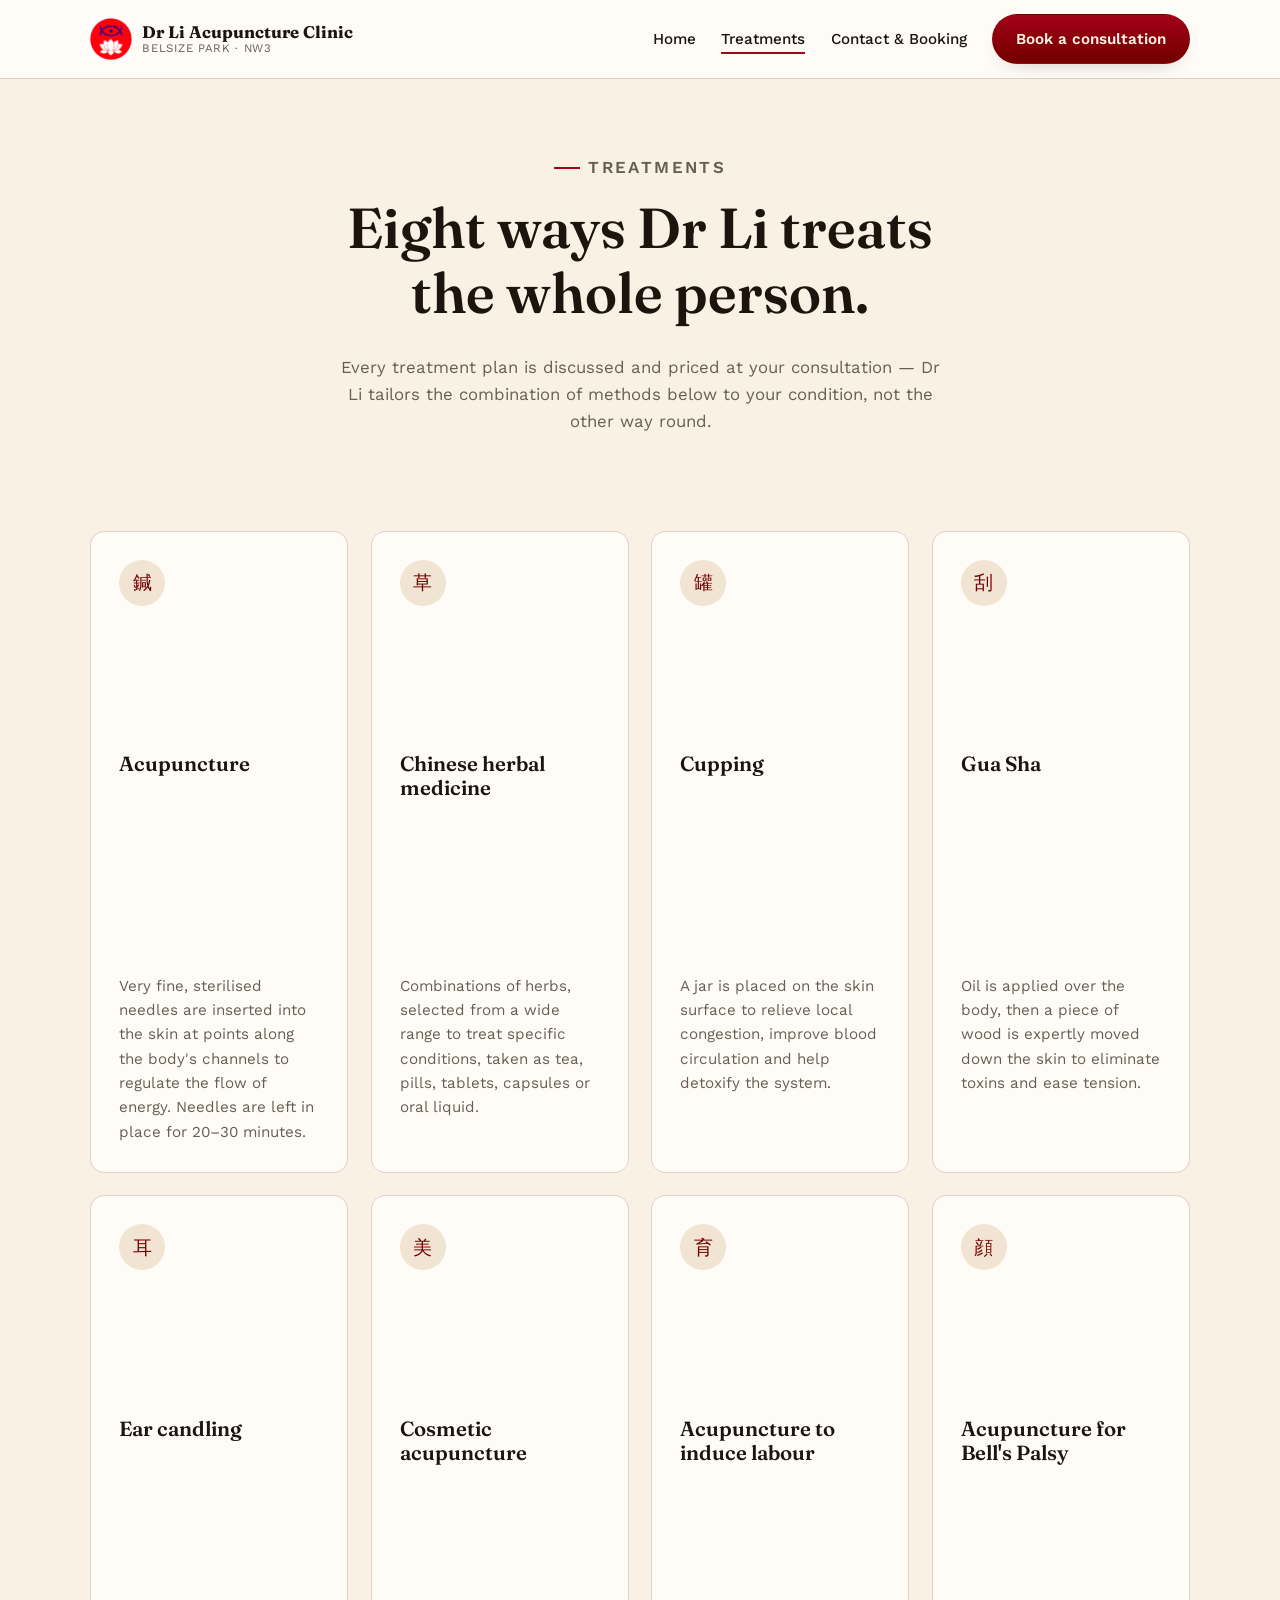
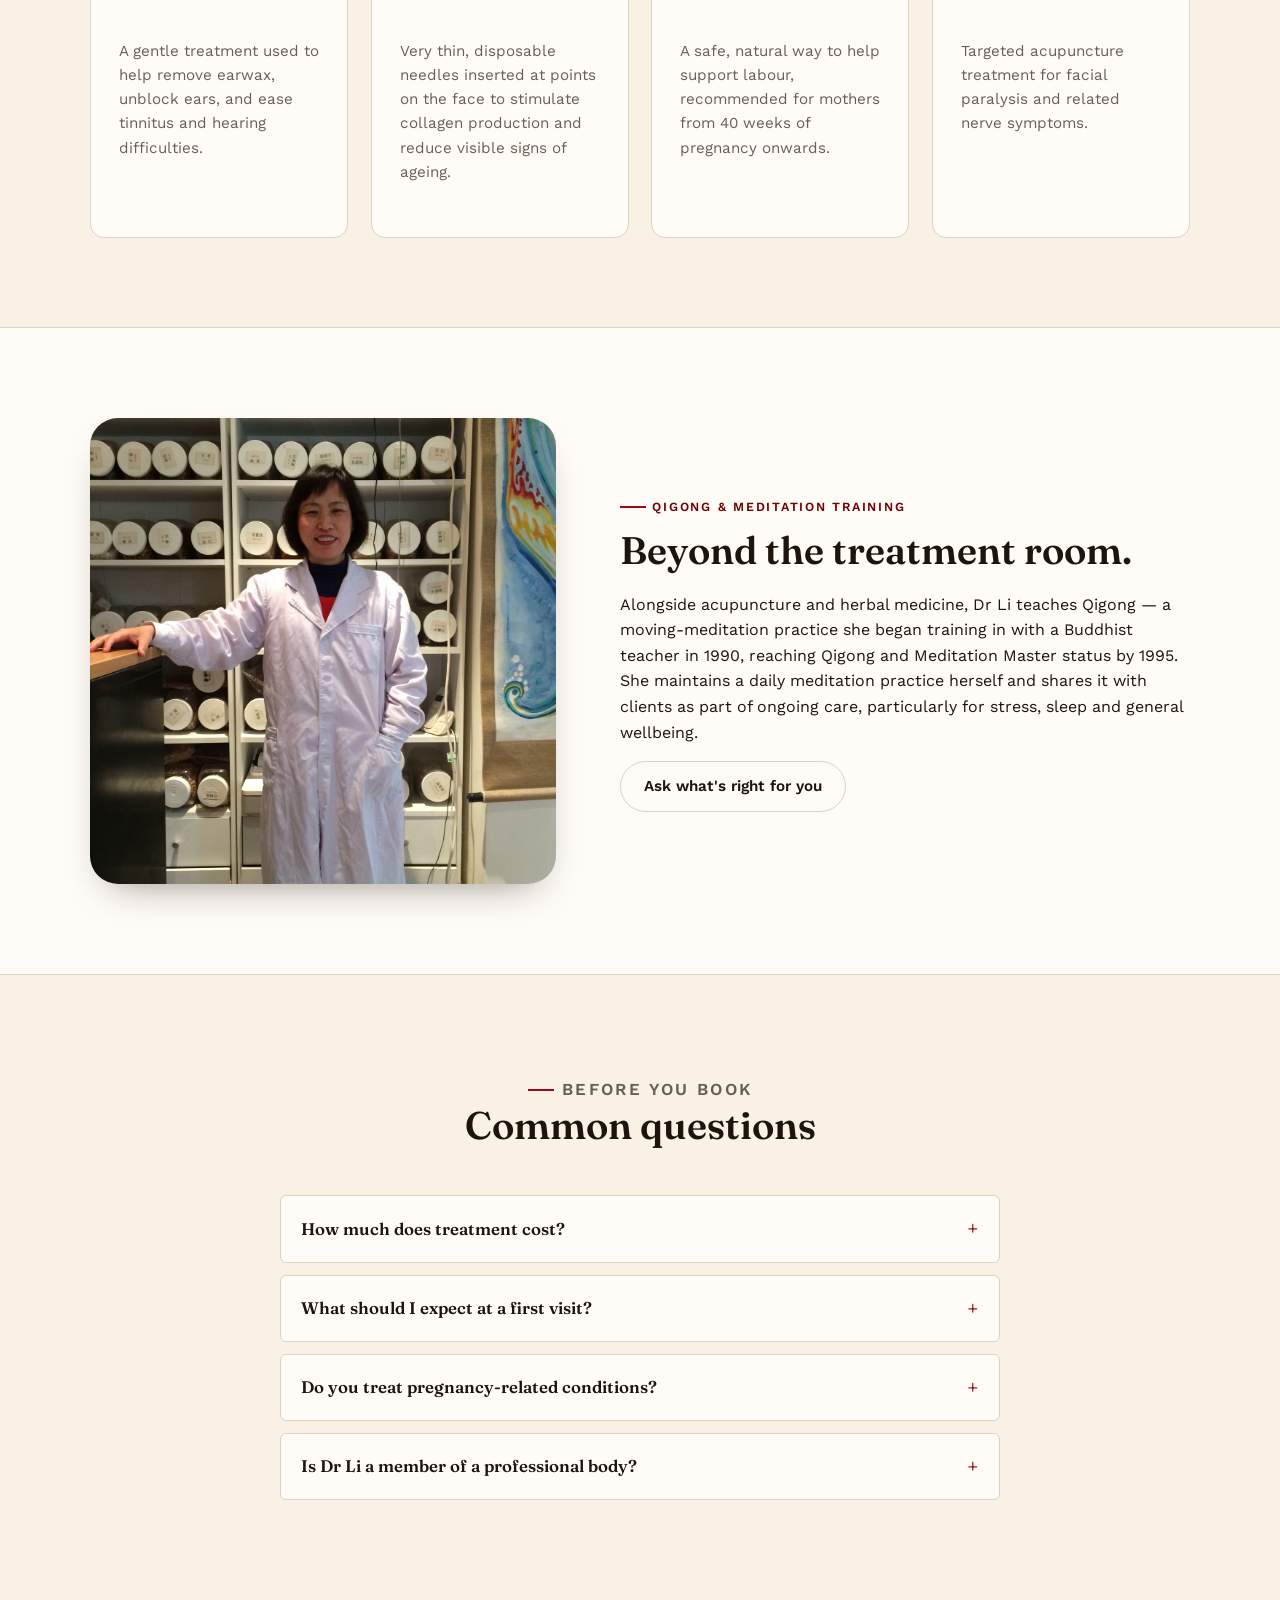
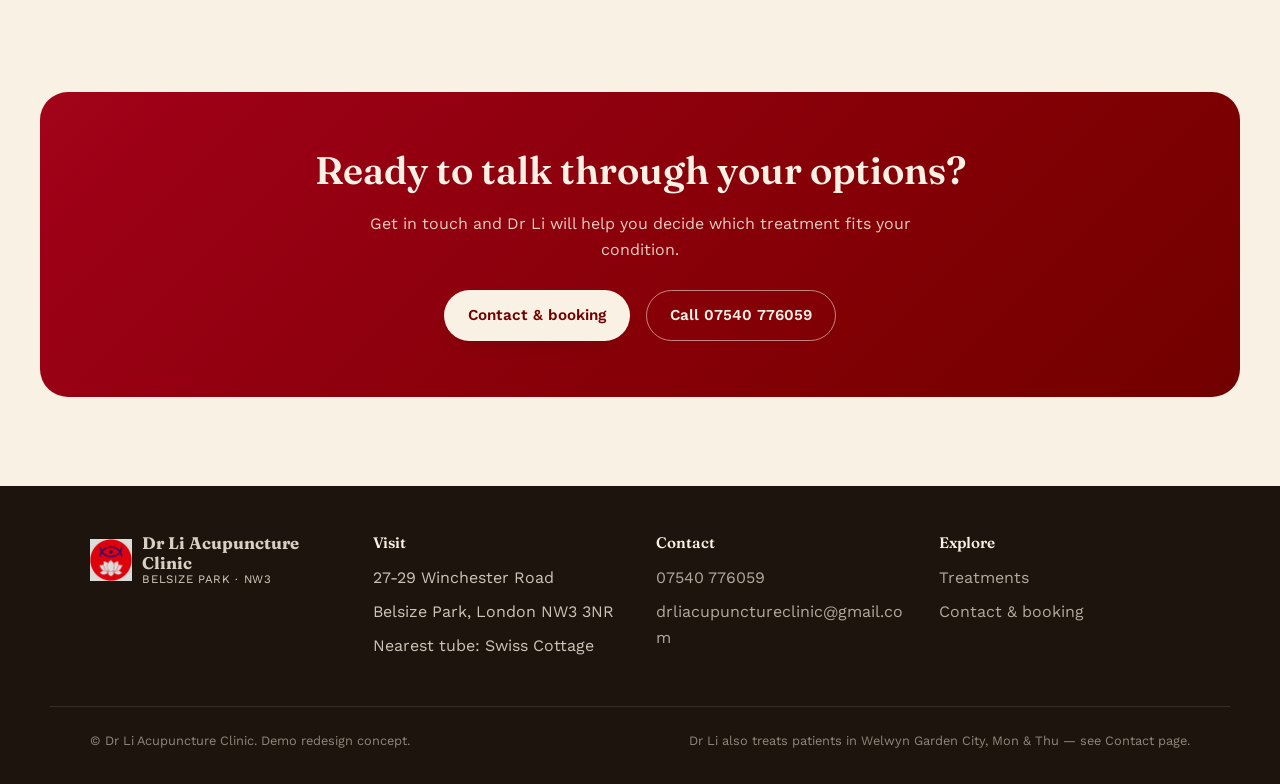
==== services.html @ 65463e96 "Initial build: Dr Li Acupuncture Clinic demo site Custom 3-page static demo (Home, Treatments, Conta" ====
<!doctype html>
<html lang="en">
<head>
<meta charset="UTF-8" />
<meta name="viewport" content="width=device-width, initial-scale=1" />
<title>Treatments — Dr Li Acupuncture Clinic, Belsize Park</title>
<meta name="description" content="Acupuncture, Chinese herbal medicine, cupping, Gua Sha, cosmetic acupuncture, acupuncture to induce labour and more at Dr Li Acupuncture Clinic, Belsize Park NW3." />
<link rel="icon" type="image/png" href="images/clinic-logo.png" />
<link rel="preconnect" href="https://fonts.googleapis.com" />
<link rel="preconnect" href="https://fonts.gstatic.com" crossorigin />
<link href="https://fonts.googleapis.com/css2?family=Fraunces:opsz,wght@9..144,500;9..144,600;9..144,700&family=Work+Sans:wght@400;500;600&display=swap" rel="stylesheet" />
<link rel="stylesheet" href="css/styles.css" />
</head>
<body>

<header class="site-header">
  <div class="wrap">
    <a class="brand" href="index.html">
      <img src="images/clinic-logo.png" alt="Dr Li Acupuncture Clinic logo — a fish and lotus emblem" width="42" height="42" />
      <span class="brand-text">
        <strong>Dr Li Acupuncture Clinic</strong>
        <span>Belsize Park &middot; NW3</span>
      </span>
    </a>
    <button class="nav-toggle" aria-expanded="false" aria-label="Toggle navigation menu">
      <span class="bar"></span>
    </button>
    <nav class="main-nav">
      <ul>
        <li><a href="index.html">Home</a></li>
        <li><a href="services.html" aria-current="page">Treatments</a></li>
        <li><a href="contact.html">Contact &amp; Booking</a></li>
      </ul>
      <span class="btn-wrap">
        <a class="btn btn-primary" href="contact.html">Book a consultation</a>
      </span>
    </nav>
  </div>
</header>

<main>

  <section class="page-hero">
    <div class="wrap">
      <div class="section-head center" data-reveal>
        <p class="eyebrow">Treatments</p>
        <h1>Eight ways Dr Li treats the whole person.</h1>
        <p>Every treatment plan is discussed and priced at your consultation — Dr Li tailors the combination of methods below to your condition, not the other way round.</p>
      </div>
    </div>
  </section>

  <section style="padding-top:0;">
    <div class="wrap">
      <div class="card-grid" data-reveal>

        <div class="card">
          <div class="icon">鍼</div>
          <h3>Acupuncture</h3>
          <p>Very fine, sterilised needles are inserted into the skin at points along the body's channels to regulate the flow of energy. Needles are left in place for 20&ndash;30 minutes.</p>
        </div>

        <div class="card">
          <div class="icon">草</div>
          <h3>Chinese herbal medicine</h3>
          <p>Combinations of herbs, selected from a wide range to treat specific conditions, taken as tea, pills, tablets, capsules or oral liquid.</p>
        </div>

        <div class="card">
          <div class="icon">罐</div>
          <h3>Cupping</h3>
          <p>A jar is placed on the skin surface to relieve local congestion, improve blood circulation and help detoxify the system.</p>
        </div>

        <div class="card">
          <div class="icon">刮</div>
          <h3>Gua Sha</h3>
          <p>Oil is applied over the body, then a piece of wood is expertly moved down the skin to eliminate toxins and ease tension.</p>
        </div>

        <div class="card">
          <div class="icon">耳</div>
          <h3>Ear candling</h3>
          <p>A gentle treatment used to help remove earwax, unblock ears, and ease tinnitus and hearing difficulties.</p>
        </div>

        <div class="card">
          <div class="icon">美</div>
          <h3>Cosmetic acupuncture</h3>
          <p>Very thin, disposable needles inserted at points on the face to stimulate collagen production and reduce visible signs of ageing.</p>
        </div>

        <div class="card">
          <div class="icon">育</div>
          <h3>Acupuncture to induce labour</h3>
          <p>A safe, natural way to help support labour, recommended for mothers from 40 weeks of pregnancy onwards.</p>
        </div>

        <div class="card">
          <div class="icon">顔</div>
          <h3>Acupuncture for Bell's Palsy</h3>
          <p>Targeted acupuncture treatment for facial paralysis and related nerve symptoms.</p>
        </div>

      </div>
    </div>
  </section>

  <section class="bio">
    <div class="wrap">
      <div data-reveal>
        <div class="frame" style="aspect-ratio:1;border-radius:var(--radius-lg);overflow:hidden;box-shadow:var(--shadow-card);">
          <img src="images/dr-li-portrait-clinic-counter.jpg" alt="Dr Li at the clinic counter in front of the herbal medicine cabinet at Winchester Road" width="1280" height="1280" style="width:100%;height:100%;object-fit:cover;" />
        </div>
      </div>
      <div data-reveal>
        <p class="eyebrow">Qigong &amp; meditation training</p>
        <h2>Beyond the treatment room.</h2>
        <p>Alongside acupuncture and herbal medicine, Dr Li teaches Qigong &mdash; a moving-meditation practice she began training in with a Buddhist teacher in 1990, reaching Qigong and Meditation Master status by 1995. She maintains a daily meditation practice herself and shares it with clients as part of ongoing care, particularly for stress, sleep and general wellbeing.</p>
        <span class="btn-wrap"><a class="btn btn-ghost" href="contact.html">Ask what's right for you</a></span>
      </div>
    </div>
  </section>

  <section class="faq">
    <div class="wrap" style="max-width:800px;">
      <div class="section-head center" data-reveal>
        <p class="eyebrow">Before you book</p>
        <h2>Common questions</h2>
      </div>
      <div data-reveal>
        <details>
          <summary>How much does treatment cost?</summary>
          <p>Pricing depends on the treatment and your individual plan, and is discussed with Dr Li at your consultation before any treatment begins.</p>
        </details>
        <details>
          <summary>What should I expect at a first visit?</summary>
          <p>Dr Li will talk through your condition and history, then recommend a treatment or combination of treatments &mdash; acupuncture, herbal medicine, cupping or Gua Sha &mdash; suited to you.</p>
        </details>
        <details>
          <summary>Do you treat pregnancy-related conditions?</summary>
          <p>Yes &mdash; acupuncture to help induce labour is offered from 40 weeks of pregnancy onwards. Speak to Dr Li directly about timing and suitability.</p>
        </details>
        <details>
          <summary>Is Dr Li a member of a professional body?</summary>
          <p>Yes &mdash; Dr Li has been a member of the Association of Traditional Chinese Medicine and Acupuncture, UK (ATCM) since 2005.</p>
        </details>
      </div>
    </div>
  </section>

  <section>
    <div class="cta-band" data-reveal>
      <h2>Ready to talk through your options?</h2>
      <p>Get in touch and Dr Li will help you decide which treatment fits your condition.</p>
      <div class="hero-actions">
        <span class="btn-wrap"><a class="btn btn-primary" href="contact.html">Contact &amp; booking</a></span>
        <span class="btn-wrap"><a class="btn btn-ghost" href="tel:+447540776059">Call 07540 776059</a></span>
      </div>
    </div>
  </section>

</main>

<footer class="site-footer">
  <div class="wrap">
    <div class="footer-col">
      <a class="brand" href="index.html">
        <img src="images/clinic-logo.png" alt="" width="36" height="36" />
        <span class="brand-text">
          <strong>Dr Li Acupuncture Clinic</strong>
          <span>Belsize Park &middot; NW3</span>
        </span>
      </a>
    </div>
    <div class="footer-col">
      <h4>Visit</h4>
      <ul>
        <li>27-29 Winchester Road</li>
        <li>Belsize Park, London NW3 3NR</li>
        <li>Nearest tube: Swiss Cottage</li>
      </ul>
    </div>
    <div class="footer-col">
      <h4>Contact</h4>
      <ul>
        <li><a href="tel:+447540776059">07540 776059</a></li>
        <li><a href="mailto:drliacupunctureclinic@gmail.com">drliacupunctureclinic@gmail.com</a></li>
      </ul>
    </div>
    <div class="footer-col">
      <h4>Explore</h4>
      <ul>
        <li><a href="services.html">Treatments</a></li>
        <li><a href="contact.html">Contact &amp; booking</a></li>
      </ul>
    </div>
  </div>
  <div class="footer-bottom">
    <span>&copy; Dr Li Acupuncture Clinic. Demo redesign concept.</span>
    <span>Dr Li also treats patients in Welwyn Garden City, Mon &amp; Thu — see Contact page.</span>
  </div>
</footer>

<script src="js/main.js"></script>
</body>
</html>
---- css/styles.css ----
/* ==========================================================================
   Dr Li Acupuncture Clinic — shared stylesheet
   Cinnabar-red / ink / parchment apothecary palette. Plain CSS, no build step.
   ========================================================================== */

@view-transition {
  navigation: auto;
}

:root {
  /* Brand core (from the clinic's own logo red) */
  --cinnabar: oklch(45% 0.18 25);
  --cinnabar-deep: oklch(33% 0.16 25);
  --cinnabar-soft: oklch(60% 0.15 25);
  --ink: oklch(20% 0.02 55);
  --parchment: oklch(96% 0.02 80);
  --parchment-deep: oklch(92% 0.03 75);
  --jade: oklch(48% 0.08 165);
  --jade-soft: oklch(88% 0.04 165);
  --gold: oklch(74% 0.12 80);

  --surface: var(--parchment);
  --surface-raised: oklch(99% 0.008 80);
  --text: var(--ink);
  --text-muted: color-mix(in oklch, var(--ink) 62%, var(--parchment));
  --border: color-mix(in oklch, var(--ink) 12%, var(--parchment));

  --font-display: "Fraunces", "Iowan Old Style", "Georgia", serif;
  --font-body: "Work Sans", "Segoe UI", system-ui, -apple-system, sans-serif;

  --radius-sm: 6px;
  --radius-md: 14px;
  --radius-lg: 28px;

  --shadow-card: 0 18px 40px -22px color-mix(in oklch, var(--ink) 55%, transparent);
  --shadow-soft: 0 8px 24px -16px color-mix(in oklch, var(--ink) 45%, transparent);

  --max-width: 1180px;
  color-scheme: light;
}

* {
  box-sizing: border-box;
}

html {
  scroll-behavior: smooth;
}

@media (prefers-reduced-motion: reduce) {
  html {
    scroll-behavior: auto;
  }
  * {
    animation-duration: 0.001ms !important;
    animation-iteration-count: 1 !important;
    transition-duration: 0.001ms !important;
    scroll-behavior: auto !important;
  }
}

body {
  margin: 0;
  background: var(--surface);
  color: var(--text);
  font-family: var(--font-body);
  font-size: 1rem;
  line-height: 1.6;
  -webkit-font-smoothing: antialiased;
}

img {
  max-width: 100%;
  display: block;
}

a {
  color: inherit;
}

h1, h2, h3, h4 {
  font-family: var(--font-display);
  font-weight: 600;
  line-height: 1.15;
  margin: 0 0 0.5em;
  color: var(--ink);
}

h1 { font-size: clamp(2.3rem, 4.4vw, 3.6rem); }
h2 { font-size: clamp(1.75rem, 3vw, 2.5rem); }
h3 { font-size: clamp(1.25rem, 1.6vw, 1.5rem); }

p { margin: 0 0 1em; }

.eyebrow {
  display: inline-flex;
  align-items: center;
  gap: 0.5em;
  font-family: var(--font-body);
  font-weight: 600;
  font-size: 0.78rem;
  letter-spacing: 0.14em;
  text-transform: uppercase;
  color: var(--cinnabar-deep);
  margin-bottom: 0.9em;
}

.eyebrow::before {
  content: "";
  width: 26px;
  height: 2px;
  background: var(--cinnabar);
  display: inline-block;
}

.wrap {
  max-width: var(--max-width);
  margin-inline: auto;
  padding-inline: clamp(1.25rem, 4vw, 2.5rem);
}

section {
  padding-block: clamp(3.5rem, 7vw, 6rem);
}

/* Thin custom scrollbars on internally-scrolling elements */
.hscroll {
  scrollbar-width: thin;
  scrollbar-color: var(--cinnabar-soft) transparent;
}
.hscroll::-webkit-scrollbar {
  height: 8px;
}
.hscroll::-webkit-scrollbar-thumb {
  background: var(--cinnabar-soft);
  border-radius: 999px;
}

/* --------------------------------------------------------------------- */
/* Header / nav                                                          */
/* --------------------------------------------------------------------- */

.site-header {
  position: sticky;
  top: 0;
  z-index: 50;
  /* Solid background, not backdrop-filter: backdrop-filter/filter on this
     element would create a containing block for the fixed-position mobile
     .main-nav below it, trapping the "open" menu's height inside the
     header's own ~68px box instead of the viewport. */
  background: var(--surface-raised);
  border-bottom: 1px solid var(--border);
}

.site-header .wrap {
  display: flex;
  align-items: center;
  justify-content: space-between;
  gap: 1rem;
  padding-block: 0.85rem;
}

.brand {
  display: flex;
  align-items: center;
  gap: 0.65rem;
  text-decoration: none;
  min-width: 0;
}

.brand img {
  width: 42px;
  height: 42px;
  object-fit: contain;
  flex-shrink: 0;
}

.brand-text {
  display: flex;
  flex-direction: column;
  line-height: 1.15;
  min-width: 0;
}

.brand-text strong {
  font-family: var(--font-display);
  font-size: 1.05rem;
  color: var(--ink);
  overflow-wrap: anywhere;
}

.brand-text span {
  font-size: 0.72rem;
  letter-spacing: 0.06em;
  text-transform: uppercase;
  color: var(--text-muted);
}

.nav-toggle {
  display: none;
  background: none;
  border: 1px solid var(--border);
  border-radius: var(--radius-sm);
  width: 44px;
  height: 40px;
  padding: 0;
  cursor: pointer;
  flex-shrink: 0;
  align-items: center;
  justify-content: center;
}

.nav-toggle .bar,
.nav-toggle .bar::before,
.nav-toggle .bar::after {
  content: "";
  display: block;
  width: 20px;
  height: 2px;
  background: var(--ink);
  position: relative;
  transition: transform 0.2s ease, opacity 0.2s ease;
}

.nav-toggle .bar::before { position: absolute; top: -6px; }
.nav-toggle .bar::after { position: absolute; top: 6px; }

.nav-toggle[aria-expanded="true"] .bar {
  background: transparent;
}
.nav-toggle[aria-expanded="true"] .bar::before {
  transform: translateY(6px) rotate(45deg);
}
.nav-toggle[aria-expanded="true"] .bar::after {
  transform: translateY(-6px) rotate(-45deg);
}

.main-nav {
  display: flex;
  align-items: center;
  gap: clamp(1rem, 2vw, 2rem);
}

.main-nav ul {
  list-style: none;
  display: flex;
  gap: clamp(0.9rem, 2vw, 1.75rem);
  margin: 0;
  padding: 0;
}

.main-nav a:not(.btn) {
  text-decoration: none;
  font-weight: 500;
  font-size: 0.95rem;
  color: var(--text);
  position: relative;
  padding-block: 0.25rem;
}

.main-nav a:not(.btn)::after {
  content: "";
  position: absolute;
  left: 0;
  right: 100%;
  bottom: -2px;
  height: 2px;
  background: var(--cinnabar);
  transition: right 0.25s ease;
}

.main-nav a:not(.btn):hover::after,
.main-nav a[aria-current="page"]::after {
  right: 0;
}

/* --------------------------------------------------------------------- */
/* Buttons                                                               */
/* --------------------------------------------------------------------- */

.btn {
  display: inline-flex;
  align-items: center;
  justify-content: center;
  gap: 0.5em;
  font-family: var(--font-body);
  font-weight: 600;
  font-size: 0.95rem;
  text-decoration: none;
  padding: 0.8em 1.5em;
  border-radius: 999px;
  border: 1px solid transparent;
  cursor: pointer;
  white-space: nowrap;
}

.btn-primary {
  background-color: var(--cinnabar-deep);
  background-image: linear-gradient(in oklch, var(--cinnabar), var(--cinnabar-deep));
  color: var(--parchment);
  box-shadow: var(--shadow-soft);
}

.btn-wrap { position: relative; display: inline-block; }
.btn-wrap:hover .btn-primary,
.btn-wrap:focus-within .btn-primary {
  transform: translateY(-2px);
  box-shadow: var(--shadow-card);
}
.btn-primary { transition: transform 0.2s ease, box-shadow 0.2s ease; }

.btn-ghost {
  background: transparent;
  border-color: var(--border);
  color: var(--ink);
}

.btn-wrap:hover .btn-ghost,
.btn-wrap:focus-within .btn-ghost {
  border-color: var(--cinnabar);
  color: var(--cinnabar-deep);
}
.btn-ghost { transition: border-color 0.2s ease, color 0.2s ease; }

/* --------------------------------------------------------------------- */
/* Hero                                                                  */
/* --------------------------------------------------------------------- */

.hero {
  padding-block: clamp(2.75rem, 6vw, 5rem);
  position: relative;
  overflow: clip;
}

.hero::before {
  content: "";
  position: absolute;
  inset: -20% -10% auto auto;
  width: 60vw;
  max-width: 720px;
  aspect-ratio: 1;
  background: radial-gradient(circle, color-mix(in oklch, var(--cinnabar) 14%, transparent), transparent 70%);
  pointer-events: none;
}

.hero .wrap {
  display: grid;
  grid-template-columns: minmax(0, 1.05fr) minmax(0, 0.85fr);
  gap: clamp(2rem, 5vw, 4rem);
  align-items: center;
}

.hero-copy p.lede {
  font-size: clamp(1.05rem, 1.4vw, 1.2rem);
  color: var(--text-muted);
  max-width: 46ch;
}

.hero-actions {
  display: flex;
  flex-wrap: wrap;
  gap: 1rem;
  margin-top: 1.75rem;
}

.hero-media {
  position: relative;
}

.hero-media .frame {
  aspect-ratio: 4 / 5;
  border-radius: var(--radius-lg);
  overflow: hidden;
  box-shadow: var(--shadow-card);
  border: 6px solid var(--surface-raised);
  outline: 1px solid var(--border);
}

.hero-media .frame img {
  width: 100%;
  height: 100%;
  object-fit: cover;
}

.hero-media .seal {
  position: absolute;
  bottom: -18px;
  left: -18px;
  width: 92px;
  height: 92px;
  border-radius: 50%;
  background: var(--cinnabar);
  color: var(--parchment);
  display: flex;
  align-items: center;
  justify-content: center;
  text-align: center;
  font-family: var(--font-display);
  font-size: 0.72rem;
  line-height: 1.25;
  font-weight: 600;
  letter-spacing: 0.02em;
  box-shadow: var(--shadow-soft);
  padding: 0.4rem;
}

/* Trust strip */
.trust-strip {
  padding-block: 1.5rem clamp(3rem, 6vw, 5rem);
}

.trust-strip ul {
  list-style: none;
  margin: 0;
  padding: 0;
  display: grid;
  grid-template-columns: repeat(auto-fit, minmax(200px, 1fr));
  gap: 1px;
  background: var(--border);
  border: 1px solid var(--border);
  border-radius: var(--radius-md);
  overflow: hidden;
}

.trust-strip li {
  background: var(--surface-raised);
  padding: 1.3rem 1.4rem;
  min-width: 0;
}

.trust-strip strong {
  display: block;
  font-family: var(--font-display);
  font-size: 1.05rem;
  color: var(--cinnabar-deep);
  margin-bottom: 0.2rem;
  overflow-wrap: anywhere;
}

.trust-strip span {
  font-size: 0.85rem;
  color: var(--text-muted);
}

/* --------------------------------------------------------------------- */
/* Generic section header                                                */
/* --------------------------------------------------------------------- */

.section-head {
  max-width: 60ch;
  margin-bottom: clamp(2rem, 4vw, 3rem);
}

.section-head.center {
  margin-inline: auto;
  text-align: center;
}

.section-head p {
  color: var(--text-muted);
  font-size: 1.05rem;
}

/* --------------------------------------------------------------------- */
/* Bio / about split                                                     */
/* --------------------------------------------------------------------- */

.bio {
  background: var(--surface-raised);
  border-top: 1px solid var(--border);
  border-bottom: 1px solid var(--border);
}

.bio .wrap {
  display: grid;
  grid-template-columns: minmax(0, 0.9fr) minmax(0, 1.1fr);
  gap: clamp(2rem, 5vw, 4rem);
  align-items: center;
}

.bio-timeline {
  list-style: none;
  margin: 1.5rem 0 0;
  padding: 0;
  border-left: 2px solid var(--jade-soft);
}

.bio-timeline li {
  position: relative;
  padding: 0 0 1.35rem 1.4rem;
  min-width: 0;
}

.bio-timeline li::before {
  content: "";
  position: absolute;
  left: -6px;
  top: 0.3rem;
  width: 10px;
  height: 10px;
  border-radius: 50%;
  background: var(--jade);
}

.bio-timeline time {
  display: block;
  font-weight: 600;
  font-size: 0.82rem;
  letter-spacing: 0.05em;
  text-transform: uppercase;
  color: var(--jade);
  margin-bottom: 0.15rem;
}

.bio-timeline p {
  margin: 0;
  color: var(--text-muted);
  overflow-wrap: anywhere;
}

/* --------------------------------------------------------------------- */
/* Cards / treatments grid                                               */
/* --------------------------------------------------------------------- */

.card-grid {
  display: grid;
  grid-template-columns: repeat(auto-fit, minmax(255px, 1fr));
  gap: 1.4rem;
  grid-auto-rows: 1fr;
}

.card {
  display: grid;
  grid-template-rows: subgrid;
  grid-row: span 3;
  background: var(--surface-raised);
  border: 1px solid var(--border);
  border-radius: var(--radius-md);
  padding: 1.75rem;
  min-width: 0;
}

.card .icon {
  width: 46px;
  height: 46px;
  border-radius: 50%;
  background: color-mix(in oklch, var(--cinnabar) 12%, var(--surface-raised));
  color: var(--cinnabar-deep);
  display: flex;
  align-items: center;
  justify-content: center;
  font-family: var(--font-display);
  font-size: 1.2rem;
  margin-bottom: 1rem;
}

.card h3 {
  overflow-wrap: anywhere;
}

.card p {
  color: var(--text-muted);
  margin-bottom: 0;
  font-size: 0.95rem;
}

.card-link-wrap { display: contents; }

/* --------------------------------------------------------------------- */
/* Testimonials                                                          */
/* --------------------------------------------------------------------- */

.testimonials {
  background: var(--ink);
  color: var(--parchment);
}

.testimonials .section-head h2,
.testimonials .section-head p {
  color: var(--parchment);
}

.testimonials .section-head p {
  opacity: 0.72;
}

.t-grid {
  display: grid;
  grid-template-columns: repeat(auto-fit, minmax(260px, 1fr));
  gap: 1.5rem;
}

.t-card {
  background: color-mix(in oklch, var(--parchment) 6%, var(--ink));
  border: 1px solid color-mix(in oklch, var(--parchment) 16%, transparent);
  border-radius: var(--radius-md);
  padding: 1.75rem;
  min-width: 0;
}

.t-card q {
  display: block;
  font-family: var(--font-display);
  font-size: 1.05rem;
  line-height: 1.5;
  quotes: none;
  overflow-wrap: anywhere;
}

.t-card footer {
  margin-top: 1.1rem;
  font-size: 0.85rem;
  opacity: 0.7;
  overflow-wrap: anywhere;
}

/* --------------------------------------------------------------------- */
/* Qigong section                                                        */
/* --------------------------------------------------------------------- */

.qigong .wrap {
  display: grid;
  grid-template-columns: minmax(0, 0.85fr) minmax(0, 1.15fr);
  gap: clamp(2rem, 5vw, 4rem);
  align-items: center;
}

.qigong .frame {
  aspect-ratio: 1;
  border-radius: var(--radius-lg);
  overflow: hidden;
  box-shadow: var(--shadow-card);
}

.qigong .frame img {
  width: 100%;
  height: 100%;
  object-fit: cover;
}

/* --------------------------------------------------------------------- */
/* CTA band                                                              */
/* --------------------------------------------------------------------- */

.cta-band {
  background-color: var(--cinnabar-deep);
  background-image: linear-gradient(in oklch 135deg, var(--cinnabar), var(--cinnabar-deep));
  color: var(--parchment);
  border-radius: var(--radius-lg);
  margin-inline: clamp(1.25rem, 4vw, 2.5rem);
  padding: clamp(2.5rem, 5vw, 3.5rem);
  text-align: center;
}

.cta-band h2 { color: var(--parchment); }
.cta-band p { color: color-mix(in oklch, var(--parchment) 85%, transparent); max-width: 55ch; margin-inline: auto; }

.cta-band .hero-actions { justify-content: center; }
.cta-band .btn-ghost { border-color: color-mix(in oklch, var(--parchment) 55%, transparent); color: var(--parchment); }
.cta-band .btn-primary {
  background: var(--parchment);
  color: var(--cinnabar-deep);
}

/* --------------------------------------------------------------------- */
/* Contact / booking blocks                                              */
/* --------------------------------------------------------------------- */

.contact-grid {
  display: grid;
  grid-template-columns: minmax(0, 1fr) minmax(0, 1fr);
  gap: clamp(2rem, 4vw, 3rem);
  align-items: start;
}

.info-block {
  background: var(--surface-raised);
  border: 1px solid var(--border);
  border-radius: var(--radius-md);
  padding: clamp(1.5rem, 3vw, 2.25rem);
  min-width: 0;
}

.info-block + .info-block {
  margin-top: 1.5rem;
}

.info-block h3 {
  display: flex;
  align-items: center;
  gap: 0.6rem;
}

.info-list {
  list-style: none;
  margin: 0;
  padding: 0;
}

.info-list li {
  display: flex;
  gap: 0.9rem;
  padding-block: 0.6rem;
  border-bottom: 1px dashed var(--border);
  min-width: 0;
}

.info-list li:last-child { border-bottom: none; }

.info-list .label {
  flex: 0 0 auto;
  font-weight: 600;
  color: var(--text-muted);
  font-size: 0.85rem;
  text-transform: uppercase;
  letter-spacing: 0.04em;
  width: 5.5rem;
}

.info-list .value {
  min-width: 0;
  overflow-wrap: anywhere;
}

.info-list a {
  text-decoration: underline;
  text-decoration-color: color-mix(in oklch, var(--cinnabar) 50%, transparent);
  text-underline-offset: 3px;
}

.secondary-clinic {
  border-left: 3px solid var(--jade);
}

form.booking {
  display: grid;
  gap: 1rem;
}

form.booking label {
  display: block;
  font-weight: 600;
  font-size: 0.85rem;
  margin-bottom: 0.35rem;
  color: var(--text-muted);
}

form.booking input,
form.booking select,
form.booking textarea {
  width: 100%;
  font: inherit;
  padding: 0.75rem 0.9rem;
  border-radius: var(--radius-sm);
  border: 1px solid var(--border);
  background: var(--surface);
  color: var(--text);
  box-sizing: border-box;
}

form.booking textarea {
  resize: vertical;
  min-height: 110px;
}

form.booking input:focus,
form.booking select:focus,
form.booking textarea:focus {
  outline: 2px solid var(--cinnabar-soft);
  outline-offset: 1px;
}

form.booking .hint {
  font-size: 0.82rem;
  color: var(--text-muted);
  margin-top: -0.4rem;
}

/* FAQ */
.faq details {
  background: var(--surface-raised);
  border: 1px solid var(--border);
  border-radius: var(--radius-sm);
  padding: 1rem 1.25rem;
  margin-bottom: 0.75rem;
}

.faq summary {
  cursor: pointer;
  font-weight: 600;
  font-family: var(--font-display);
  font-size: 1.05rem;
  list-style: none;
  display: flex;
  justify-content: space-between;
  align-items: center;
  gap: 1rem;
}

.faq summary::-webkit-details-marker { display: none; }

.faq summary::after {
  content: "+";
  font-size: 1.3rem;
  color: var(--cinnabar);
  flex-shrink: 0;
}

.faq details[open] summary::after {
  content: "\2212";
}

.faq p {
  color: var(--text-muted);
  margin: 0.75rem 0 0;
}

/* --------------------------------------------------------------------- */
/* Footer                                                                */
/* --------------------------------------------------------------------- */

.site-footer {
  background: var(--ink);
  color: color-mix(in oklch, var(--parchment) 80%, transparent);
  padding-block: 3rem 2rem;
}

.site-footer .wrap {
  display: grid;
  grid-template-columns: repeat(auto-fit, minmax(200px, 1fr));
  gap: 2rem;
}

.site-footer .brand-text strong,
.site-footer .brand-text span { color: var(--parchment); }

.footer-col h4 {
  color: var(--parchment);
  font-size: 0.95rem;
  margin-bottom: 0.85rem;
}

.footer-col ul {
  list-style: none;
  margin: 0;
  padding: 0;
}

.footer-col li {
  margin-bottom: 0.5rem;
  overflow-wrap: anywhere;
}

.footer-col a {
  text-decoration: none;
  opacity: 0.85;
}

.footer-col a:hover { opacity: 1; text-decoration: underline; }

.footer-bottom {
  max-width: var(--max-width);
  margin: 2.5rem auto 0;
  padding-inline: clamp(1.25rem, 4vw, 2.5rem);
  padding-top: 1.5rem;
  border-top: 1px solid color-mix(in oklch, var(--parchment) 18%, transparent);
  font-size: 0.8rem;
  opacity: 0.65;
  display: flex;
  flex-wrap: wrap;
  gap: 0.5rem 1.5rem;
  justify-content: space-between;
}

/* --------------------------------------------------------------------- */
/* Scroll reveal                                                         */
/* --------------------------------------------------------------------- */

[data-reveal] {
  opacity: 0;
  transform: translateY(18px);
  transition: opacity 0.6s ease, transform 0.6s ease;
}

[data-reveal].is-visible {
  opacity: 1;
  transform: none;
}

@media (prefers-reduced-motion: reduce) {
  [data-reveal] {
    opacity: 1;
    transform: none;
    transition: none;
  }
}

/* --------------------------------------------------------------------- */
/* Page hero (secondary pages)                                           */
/* --------------------------------------------------------------------- */

.page-hero {
  padding-block: clamp(3rem, 6vw, 4.5rem) clamp(2rem, 4vw, 3rem);
  text-align: center;
}

.page-hero .section-head { margin-inline: auto; }

/* --------------------------------------------------------------------- */
/* Responsive                                                            */
/* --------------------------------------------------------------------- */

@media (max-width: 860px) {
  .nav-toggle {
    display: inline-flex;
  }

  .main-nav {
    position: fixed;
    inset: 68px 0 0 0;
    background: var(--surface);
    flex-direction: column;
    align-items: stretch;
    padding: 1.5rem clamp(1.25rem, 4vw, 2.5rem);
    transform: translateY(-8px);
    opacity: 0;
    pointer-events: none;
    transition: opacity 0.2s ease, transform 0.2s ease;
    overflow-y: auto;
    border-top: 1px solid var(--border);
  }

  .main-nav.is-open {
    opacity: 1;
    transform: none;
    pointer-events: auto;
  }

  .main-nav ul {
    flex-direction: column;
    gap: 0;
  }

  .main-nav ul li {
    border-bottom: 1px solid var(--border);
  }

  .main-nav ul a:not(.btn) {
    display: block;
    padding-block: 1rem;
  }

  .main-nav .btn-wrap {
    margin-top: 1.25rem;
  }

  .hero .wrap,
  .bio .wrap,
  .qigong .wrap,
  .contact-grid {
    grid-template-columns: 1fr;
  }

  .hero-media { order: -1; }
  .hero-media .frame { max-width: 380px; margin-inline: auto; }
}

@media (max-width: 540px) {
  .trust-strip ul { grid-template-columns: 1fr 1fr; }
}
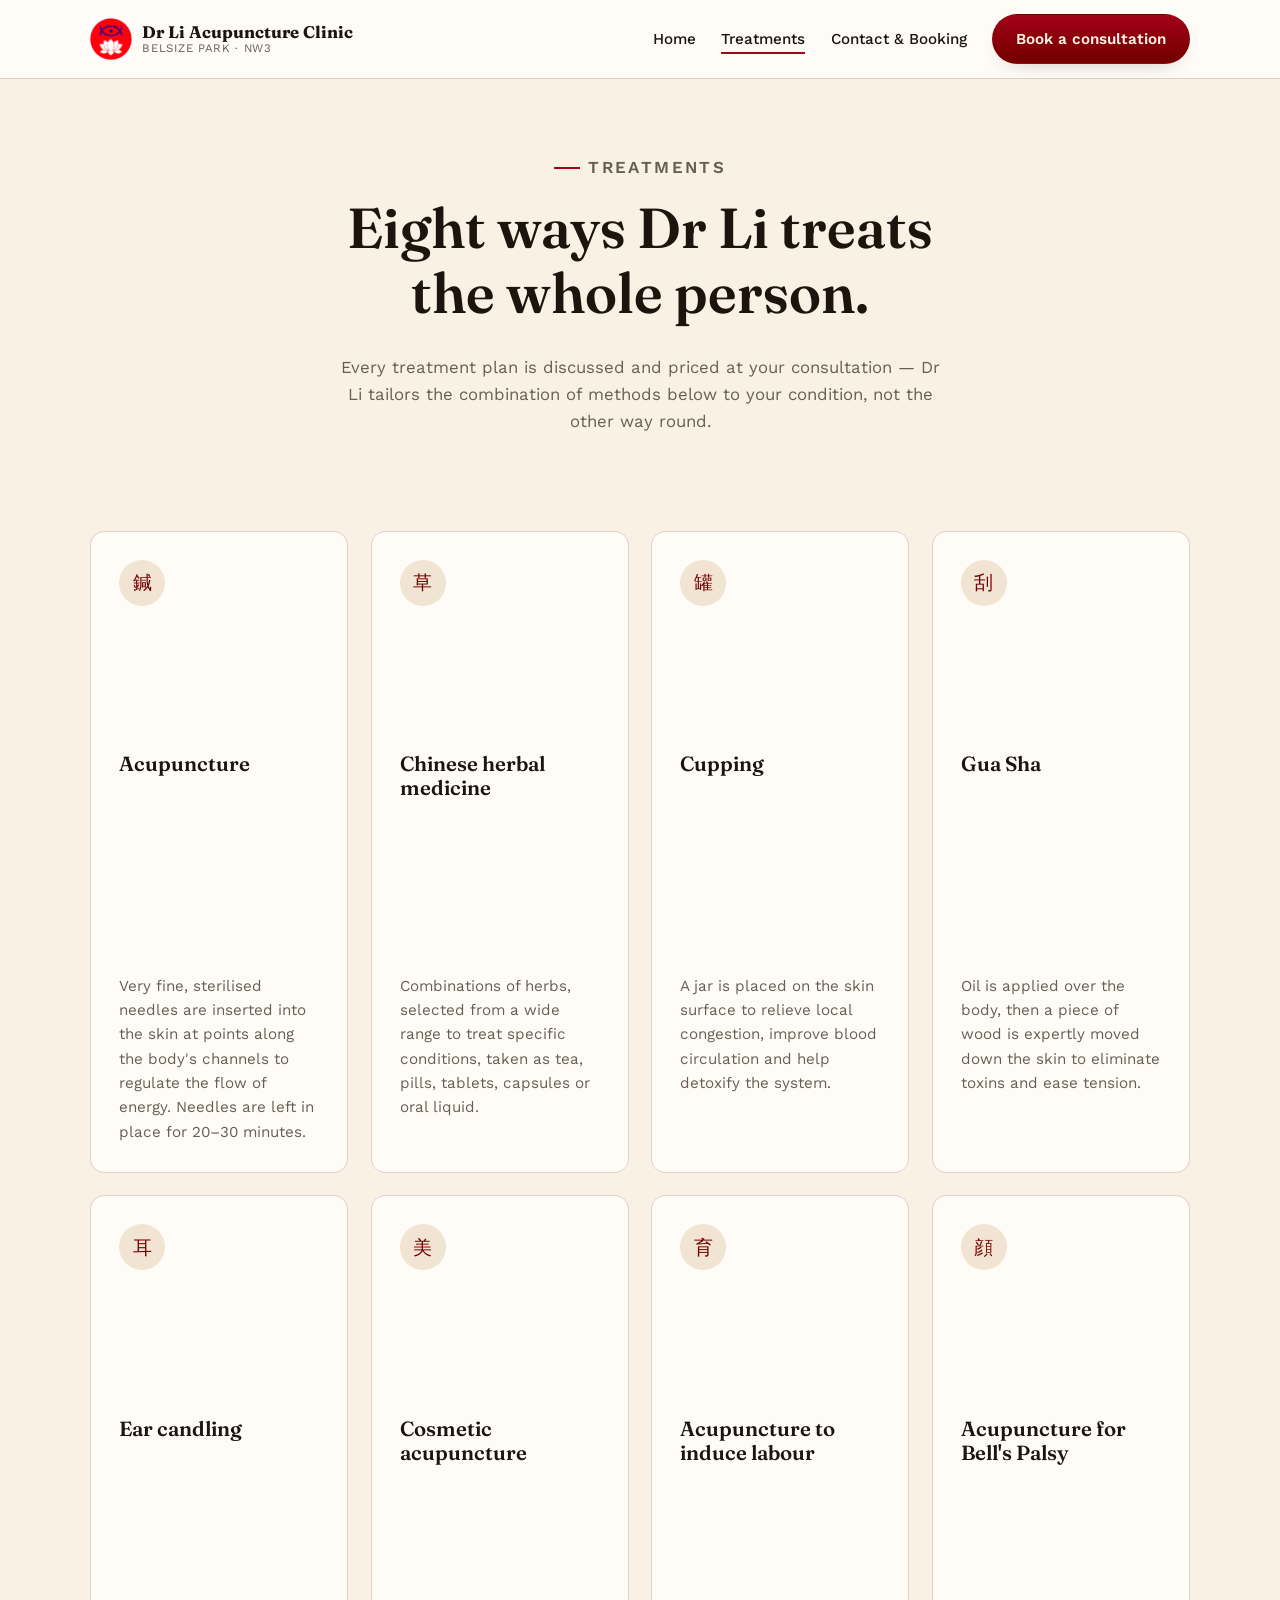
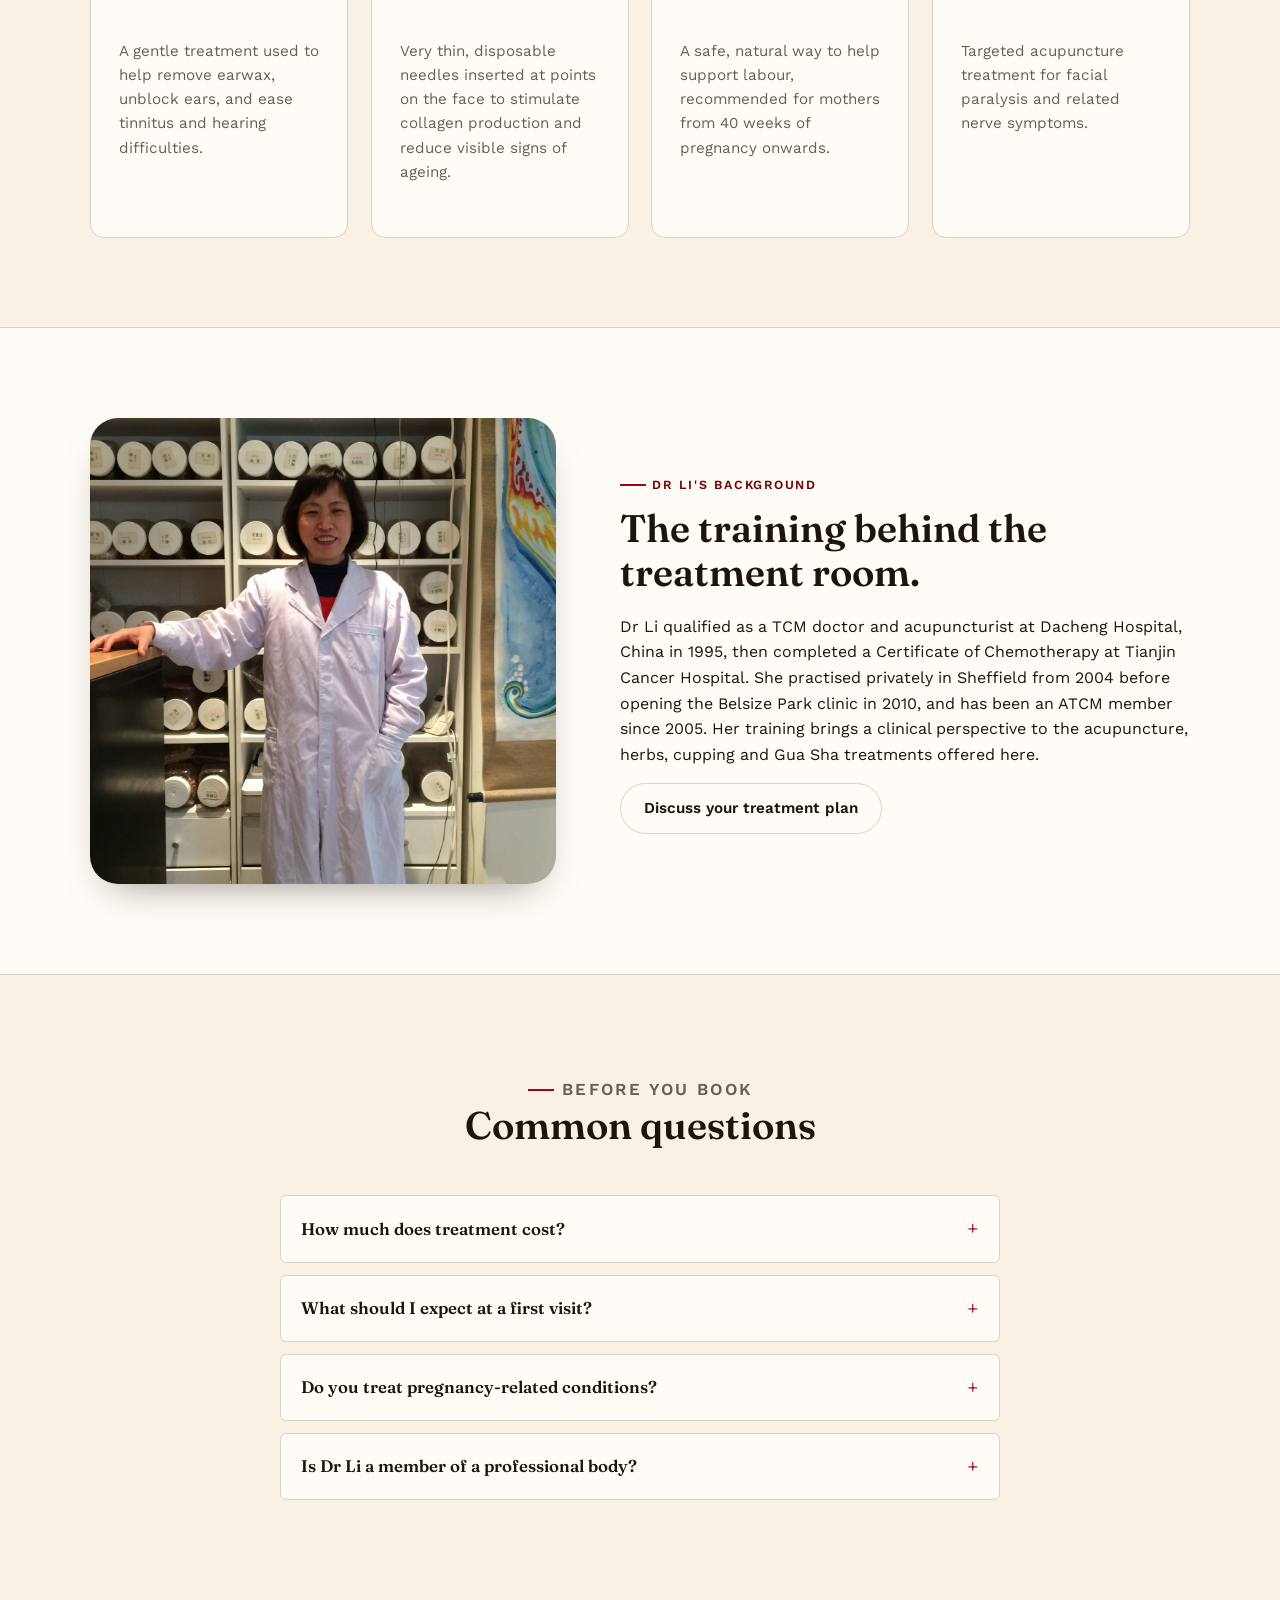
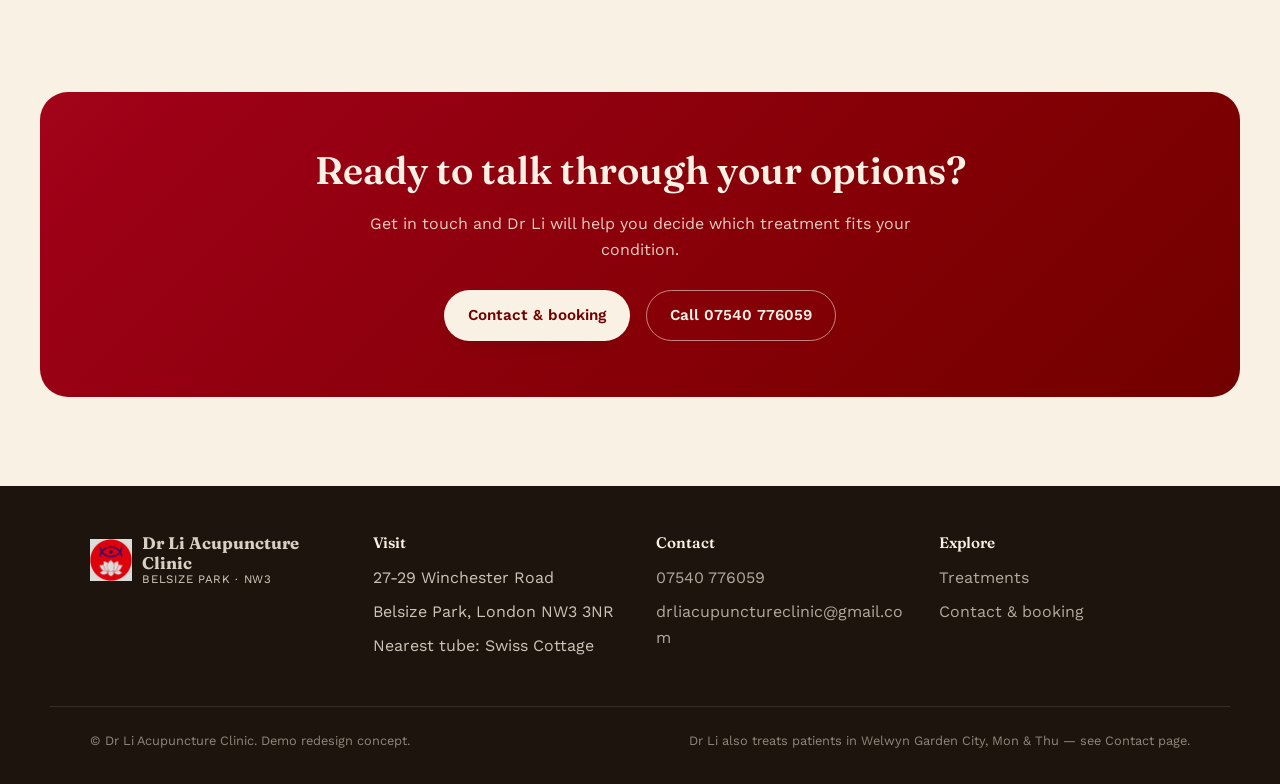
==== commit a67cbdba: "Fix services practitioner image copy match" ====
--- a/services.html
+++ b/services.html
@@ -114,10 +114,10 @@
         </div>
       </div>
       <div data-reveal>
-        <p class="eyebrow">Qigong &amp; meditation training</p>
-        <h2>Beyond the treatment room.</h2>
-        <p>Alongside acupuncture and herbal medicine, Dr Li teaches Qigong &mdash; a moving-meditation practice she began training in with a Buddhist teacher in 1990, reaching Qigong and Meditation Master status by 1995. She maintains a daily meditation practice herself and shares it with clients as part of ongoing care, particularly for stress, sleep and general wellbeing.</p>
-        <span class="btn-wrap"><a class="btn btn-ghost" href="contact.html">Ask what's right for you</a></span>
+        <p class="eyebrow">Dr Li's background</p>
+        <h2>The training behind the treatment room.</h2>
+        <p>Dr Li qualified as a TCM doctor and acupuncturist at Dacheng Hospital, China in 1995, then completed a Certificate of Chemotherapy at Tianjin Cancer Hospital. She practised privately in Sheffield from 2004 before opening the Belsize Park clinic in 2010, and has been an ATCM member since 2005. Her training brings a clinical perspective to the acupuncture, herbs, cupping and Gua Sha treatments offered here.</p>
+        <span class="btn-wrap"><a class="btn btn-ghost" href="contact.html">Discuss your treatment plan</a></span>
       </div>
     </div>
   </section>
